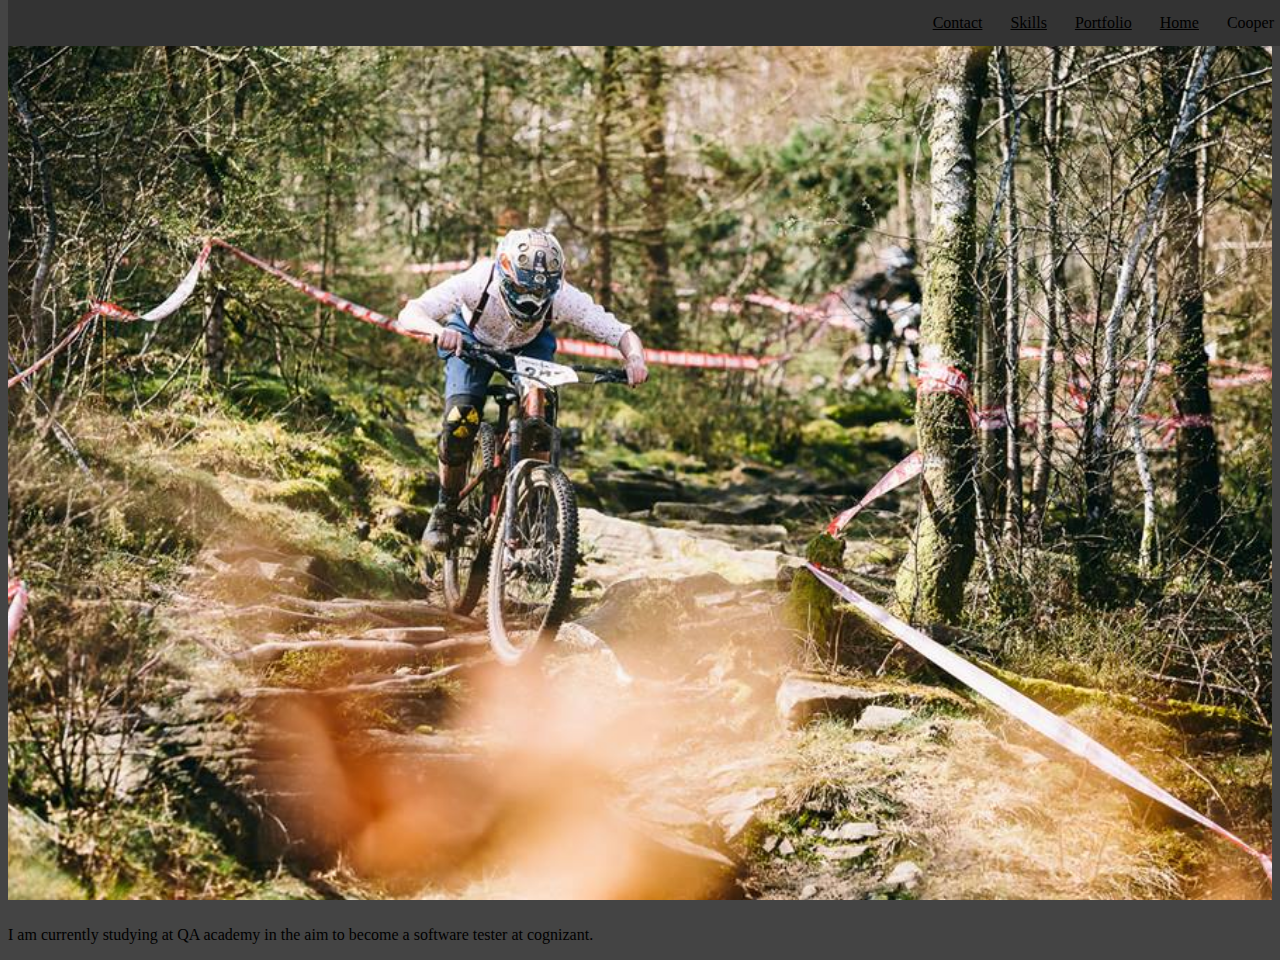
==== index.html @ b21d75eb "Navbar split" ====
<!Document>
<html>
    <head>
        <title>Its all about me</title>
        <link rel="stylesheet" href="styles/style.css">
    </head>

    <body>
        <div class="NavBar" id="navbar">
            <a id="logo">Cooper</a>
            <a href="#home">Home</a>
            <a href="#portfolio">Portfolio</a>
            <a href="#skills">Skills</a>
            <a href="#contact">Contact</a>
        </div>
        <div>
            Hello World
        </div>
        <div class="parallax"></div>
        <div>
            <p>I am currently studying at QA academy in the aim to
                become a software tester at cognizant.
            </p>
        </div>

    </body>
</html>
---- styles/style.css ----
html {
    background-color: #444444;
}

#navbar a {
    float: right;
    display: block;
    color: #000000;
    text-align: center;
    padding: 14px;
}

#logo {
    float: left;
}

.NavBar {
    position: fixed;
    top: 0;
    width: 100%;
    background-color: #333;
}

.parallax {
    background-image: url("./../images/biking.jpg");
    height: 100%;
    background-attachment: fixed;
    background-position: center;
    background-repeat: no-repeat;
    background-size: cover;
}
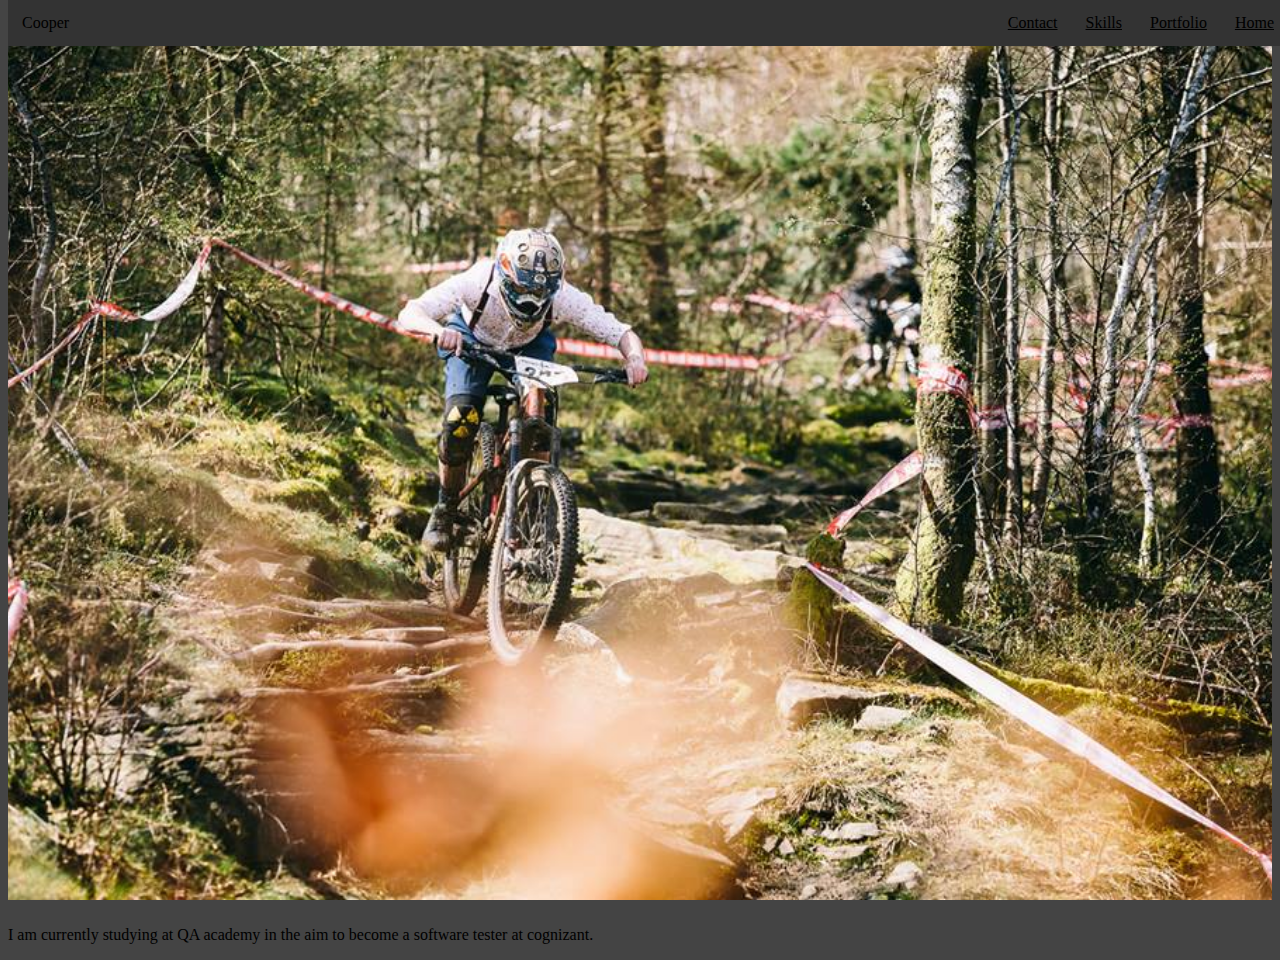
==== commit c6e1cb02: "Logo left" ====
--- a/index.html
+++ b/index.html
@@ -7,7 +7,7 @@
 
     <body>
         <div class="NavBar" id="navbar">
-            <a id="logo">Cooper</a>
+            <a style="float: left;">Cooper</a>
             <a href="#home">Home</a>
             <a href="#portfolio">Portfolio</a>
             <a href="#skills">Skills</a>
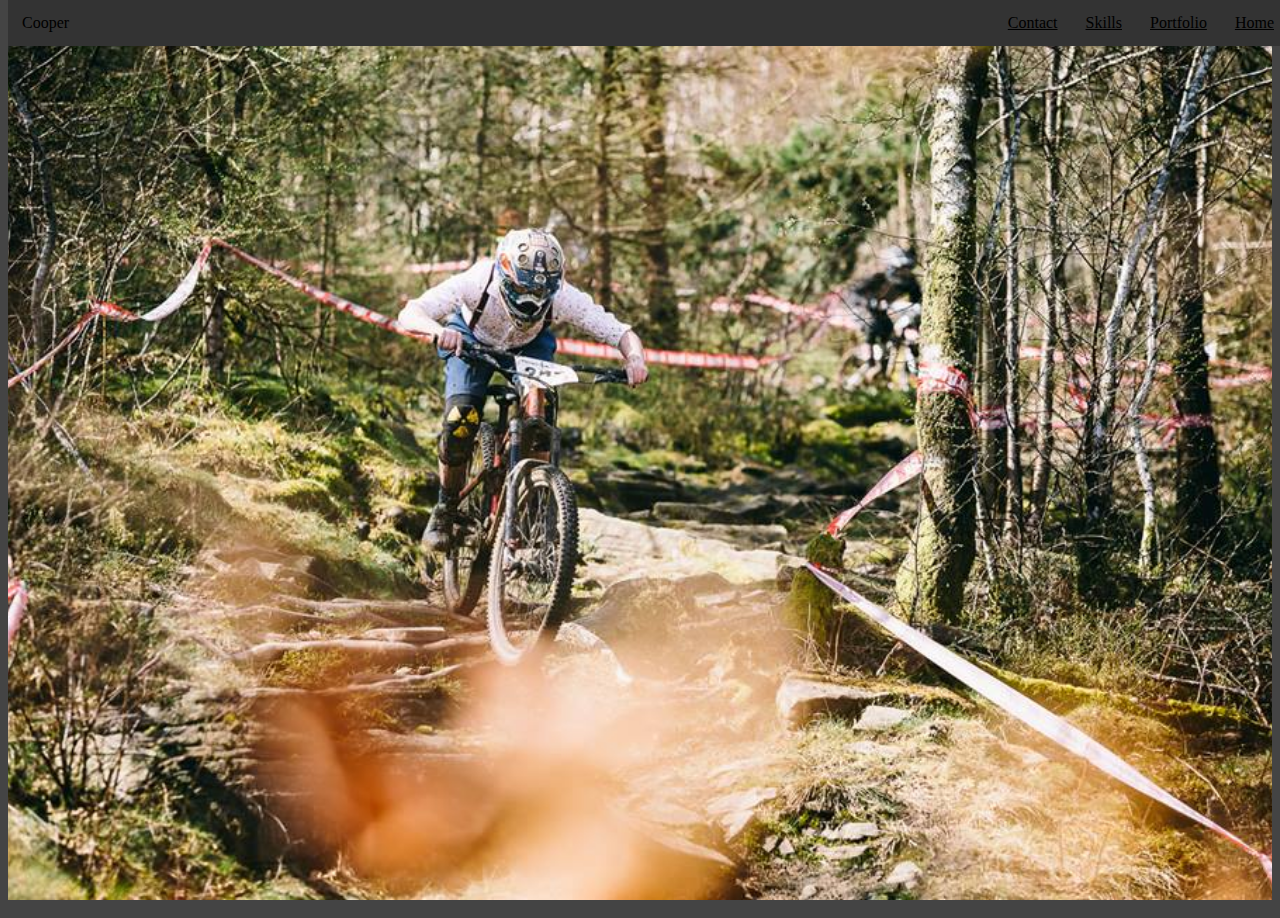
==== commit c3a7cf94: "New Pages" ====
--- a/index.html
+++ b/index.html
@@ -1,7 +1,7 @@
 <!Document>
 <html>
     <head>
-        <title>Its all about me</title>
+        <title>James Cooper</title>
         <link rel="stylesheet" href="styles/style.css">
     </head>
 
@@ -17,9 +17,9 @@
             Hello World
         </div>
         <div class="parallax"></div>
-        <div>
+        <div class=">
             <p>I am currently studying at QA academy in the aim to
-                become a software tester at cognizant.
+                become a software tester at cognizant. 
             </p>
         </div>
 
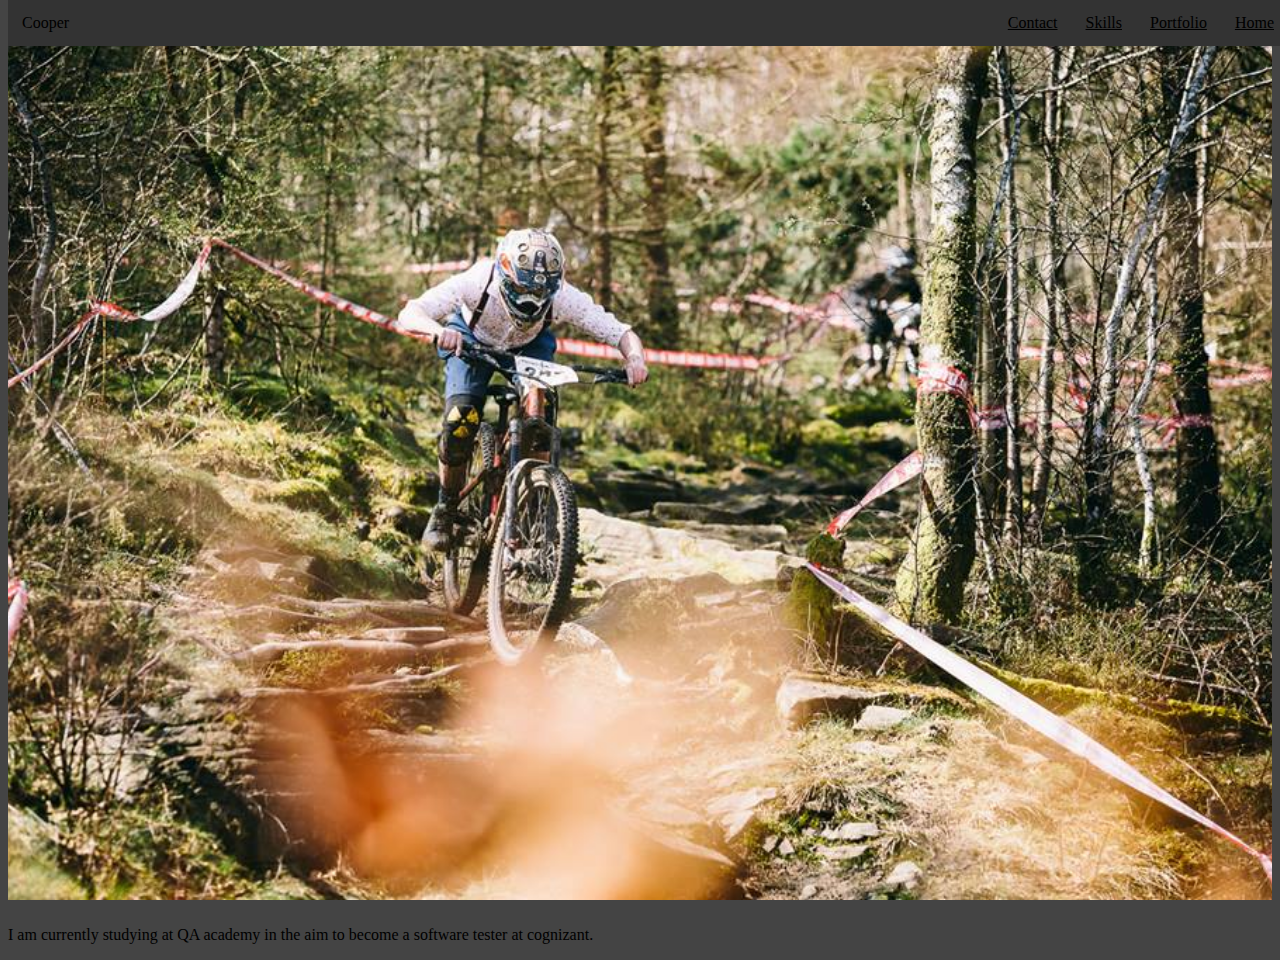
==== commit 9a5a6cb5: "About me" ====
--- a/index.html
+++ b/index.html
@@ -17,7 +17,7 @@
             Hello World
         </div>
         <div class="parallax"></div>
-        <div class=">
+        <div class="about">
             <p>I am currently studying at QA academy in the aim to
                 become a software tester at cognizant. 
             </p>
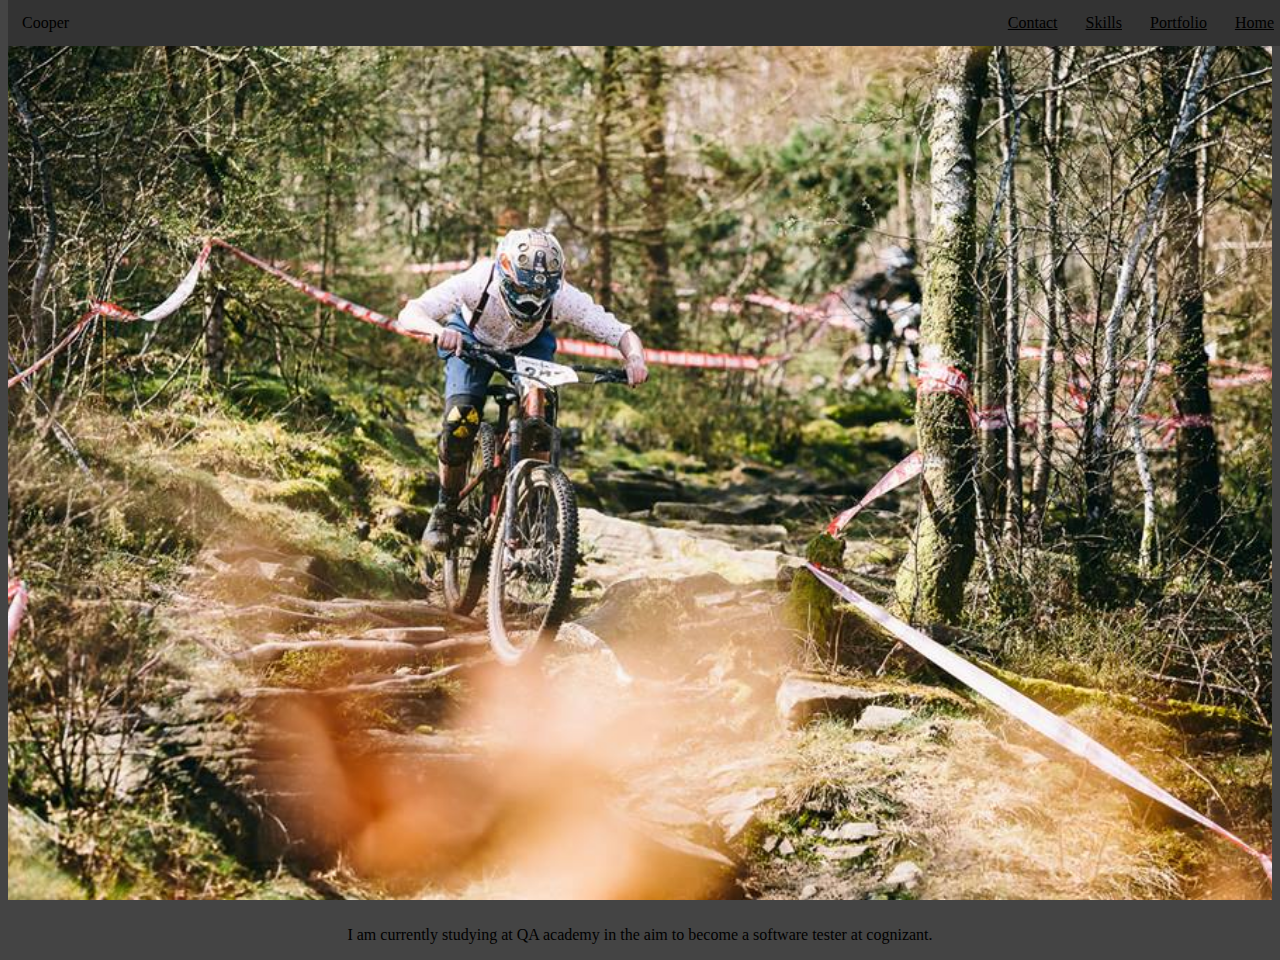
==== commit 26bcf6fb: "Hyperlinks" ====
--- a/index.html
+++ b/index.html
@@ -8,10 +8,10 @@
     <body>
         <div class="NavBar" id="navbar">
             <a style="float: left;">Cooper</a>
-            <a href="#home">Home</a>
-            <a href="#portfolio">Portfolio</a>
-            <a href="#skills">Skills</a>
-            <a href="#contact">Contact</a>
+            <a href="home.html">Home</a>
+            <a href="portfolio.html">Portfolio</a>
+            <a href="skills.html">Skills</a>
+            <a href="contact.html">Contact</a>
         </div>
         <div>
             Hello World
--- a/styles/style.css
+++ b/styles/style.css
@@ -10,8 +10,8 @@
     padding: 14px;
 }
 
-#logo {
-    float: left;
+#navbar a:hover {
+    background-color: #ffffff;
 }
 
 .NavBar {
@@ -28,4 +28,10 @@
     background-position: center;
     background-repeat: no-repeat;
     background-size: cover;
+}
+
+.about {
+    text-align: center;
+    margin-top: 5px;
+    margin-bottom: 5px;
 }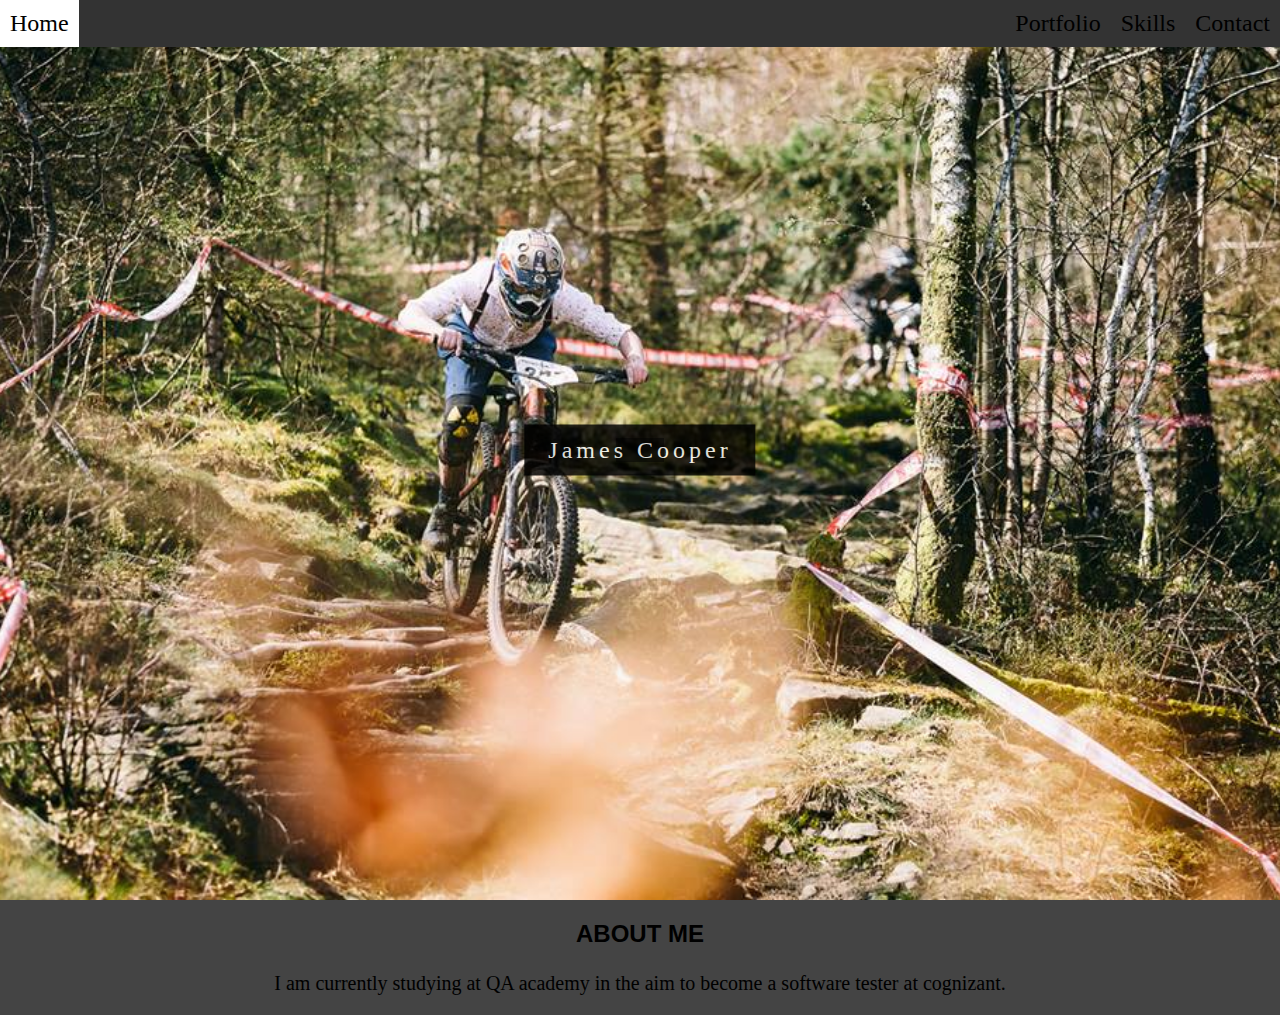
==== commit 1f03e46a: "Start JS" ====
--- a/index.html
+++ b/index.html
@@ -7,21 +7,26 @@
 
     <body>
         <div class="NavBar" id="navbar">
-            <a style="float: left;">Cooper</a>
-            <a href="home.html">Home</a>
+            <a href="index.html" style="float: left;">Home</a>
+            <a href="contact.html">Contact</a>
+            <a href="skills.html">Skills</a>
             <a href="portfolio.html">Portfolio</a>
-            <a href="skills.html">Skills</a>
-            <a href="contact.html">Contact</a>
         </div>
-        <div>
-            Hello World
+
+        <div class="parallax">
+            <div class="display-middle" style="white-space:nowrap;">
+                <span class="display-middle">James Cooper</span>
+            </div>
         </div>
-        <div class="parallax"></div>
+
         <div class="about">
+            <h1>ABOUT ME</h1>
             <p>I am currently studying at QA academy in the aim to
                 become a software tester at cognizant. 
             </p>
         </div>
+        <div>
+        </div>
 
     </body>
 </html>--- a/styles/style.css
+++ b/styles/style.css
@@ -1,5 +1,9 @@
 html {
     background-color: #444444;
+}
+
+body {
+    margin: 0px;
 }
 
 #navbar a {
@@ -7,7 +11,9 @@
     display: block;
     color: #000000;
     text-align: center;
-    padding: 14px;
+    padding: 10px;
+    text-decoration: none;
+    font-size: 24px;
 }
 
 #navbar a:hover {
@@ -30,8 +36,53 @@
     background-size: cover;
 }
 
+.display-middle {
+    position:absolute;
+    top:50%;
+    left:50%;
+    transform:translate(-50%,-50%);
+    -ms-transform:translate(-50%,-50%);
+    padding:12px 24px!important;
+    color: #fff;
+    background-color: #000;
+    font-size: 24px!important;
+    letter-spacing:4px;
+    opacity: 0.9;
+}
+
+h1,h2 {
+    font-family:Verdana,sans-serif;
+    font-size:24px;
+    line-height:1.5;
+    text-align: center;
+}
+
 .about {
     text-align: center;
     margin-top: 5px;
     margin-bottom: 5px;
+    font-size: 20px;
+}
+
+.godown-60 {
+    padding-top: 65px;
+}
+
+.content {
+    align-content: center;
+}
+
+.table-middle {
+    width: 100% !important;
+    align: center;
+    top:50%;
+    left:50%;
+    transform:translate(-50%,-50%);
+    -ms-transform:translate(-50%,-50%);
+    padding:12px 24px!important;
+    color: #fff;
+    background-color: #000;
+    font-size: 24px!important;
+    letter-spacing:4px;
+    opacity: 0.9;
 }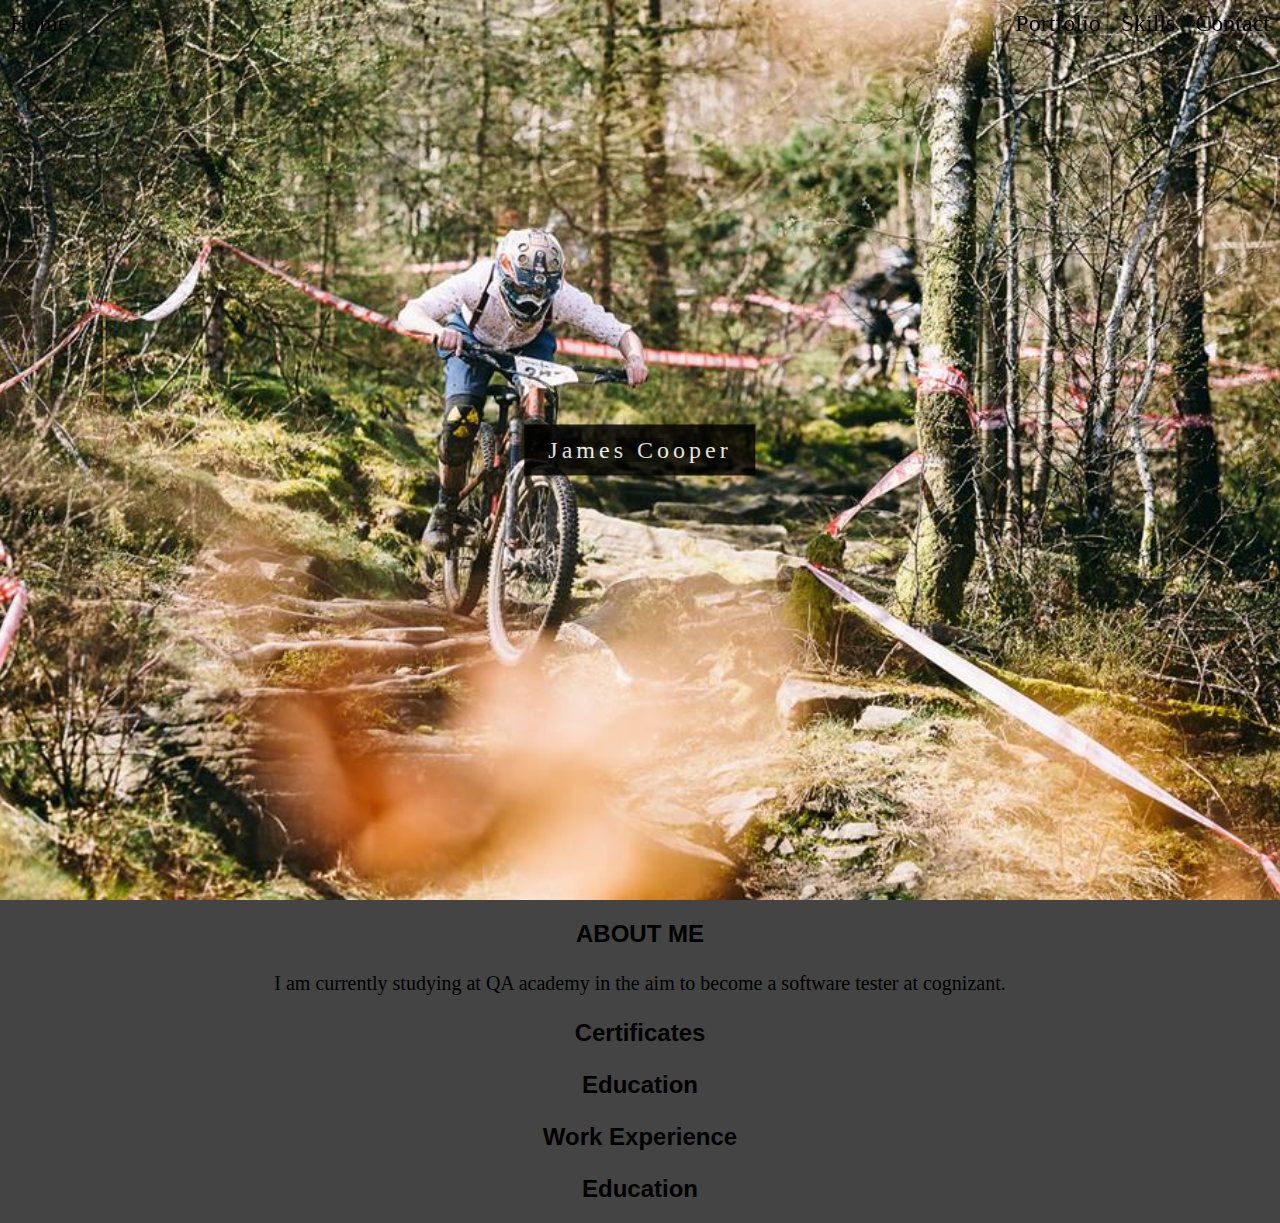
==== commit 16b0d3e0: "Fixed html5" ====
--- a/index.html
+++ b/index.html
@@ -1,12 +1,13 @@
-<!Document>
+<!DOCTYPE html5>
 <html>
     <head>
         <title>James Cooper</title>
         <link rel="stylesheet" href="styles/style.css">
+        <script src="js/myFunctions.js"></script>
     </head>
 
     <body>
-        <div class="NavBar" id="navbar">
+        <div class="Navbar" id="myNavbar">
             <a href="index.html" style="float: left;">Home</a>
             <a href="contact.html">Contact</a>
             <a href="skills.html">Skills</a>
@@ -25,8 +26,20 @@
                 become a software tester at cognizant. 
             </p>
         </div>
-        <div>
+        <div class="certificates">
+            <h1>Certificates</h1>
+
+        </div>
+        <div class="education">
+            <h1>Education</h1>
+        </div>
+        <div class="workExperience">
+                <h1>Work Experience</h1>
+        </div>
+        <div class="education">
+                <h1>Education</h1>
         </div>
 
     </body>
+
 </html>--- a/styles/style.css
+++ b/styles/style.css
@@ -6,7 +6,7 @@
     margin: 0px;
 }
 
-#navbar a {
+.Navbar a {
     float: right;
     display: block;
     color: #000000;
@@ -16,15 +16,19 @@
     font-size: 24px;
 }
 
-#navbar a:hover {
-    background-color: #ffffff;
-}
-
-.NavBar {
+.Navbar {
     position: fixed;
     top: 0;
     width: 100%;
-    background-color: #333;
+}
+
+.white {
+    color: white;
+}
+
+.animate-top {
+    position:relative;
+    animation:animatetop 0.4s;
 }
 
 .parallax {
@@ -73,8 +77,6 @@
 }
 
 .table-middle {
-    width: 100% !important;
-    align: center;
     top:50%;
     left:50%;
     transform:translate(-50%,-50%);
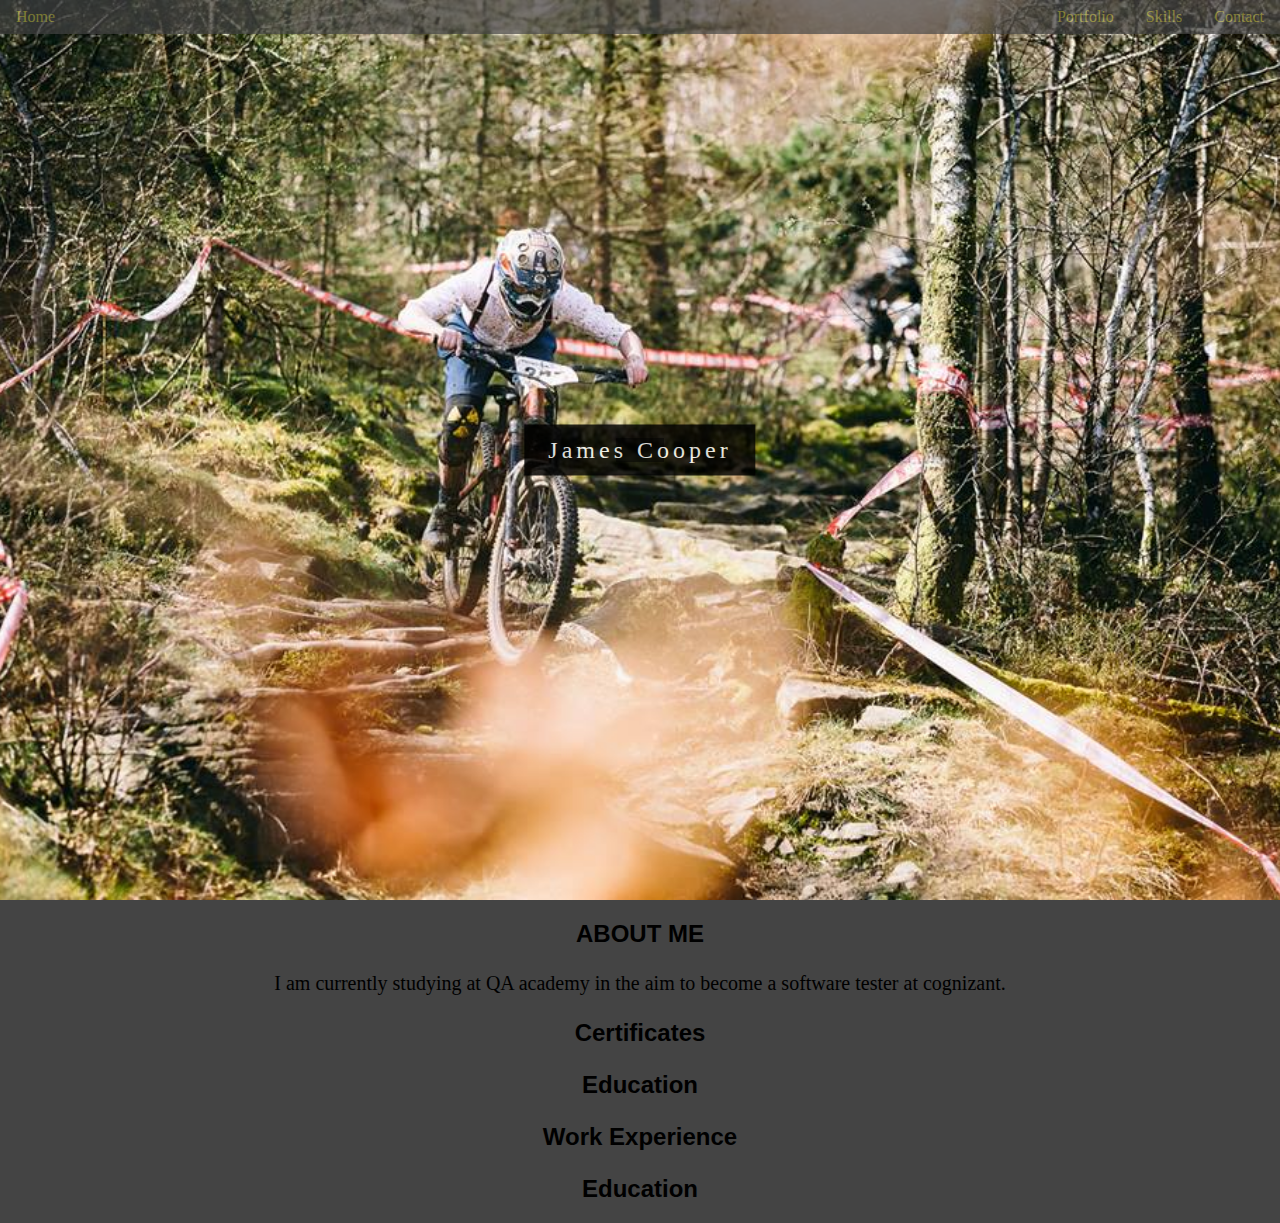
==== commit 5bcdd223: "Added style of navbar" ====
--- a/index.html
+++ b/index.html
@@ -3,15 +3,14 @@
     <head>
         <title>James Cooper</title>
         <link rel="stylesheet" href="styles/style.css">
-        <script src="js/myFunctions.js"></script>
     </head>
 
     <body>
         <div class="Navbar" id="myNavbar">
-            <a href="index.html" style="float: left;">Home</a>
-            <a href="contact.html">Contact</a>
-            <a href="skills.html">Skills</a>
-            <a href="portfolio.html">Portfolio</a>
+            <a href="index.html" class="bar-item" style="float:left;">Home</a>
+            <a href="contact.html" class="bar-item">Contact</a>
+            <a href="skills.html" class="bar-item">Skills</a>
+            <a href="portfolio.html" class="bar-item">Portfolio</a>
         </div>
 
         <div class="parallax">
@@ -28,6 +27,9 @@
         </div>
         <div class="certificates">
             <h1>Certificates</h1>
+            <ul>
+
+            </ul>
 
         </div>
         <div class="education">
--- a/styles/style.css
+++ b/styles/style.css
@@ -6,20 +6,39 @@
     margin: 0px;
 }
 
-.Navbar a {
-    float: right;
-    display: block;
-    color: #000000;
-    text-align: center;
-    padding: 10px;
-    text-decoration: none;
-    font-size: 24px;
+
+
+.bar-item: hover {
+    background-color: #000;
 }
 
 .Navbar {
     position: fixed;
     top: 0;
     width: 100%;
+    background-color:#444444;
+    opacity: 0.7;
+}
+
+.bar-item {
+    padding:8px 16px;
+    float:right;
+    width:auto;
+    border:none;
+    display:block;
+    outline:0;
+    text-align:center;
+    border:none;
+    display:inline-block;
+    padding:8px 16px;
+    vertical-align:middle;
+    overflow:hidden;
+    text-decoration:none;
+    color:#aaa444;
+    text-align:center;
+    cursor:pointer;
+    white-space:nowrap;
+    opacity:1;
 }
 
 .white {
